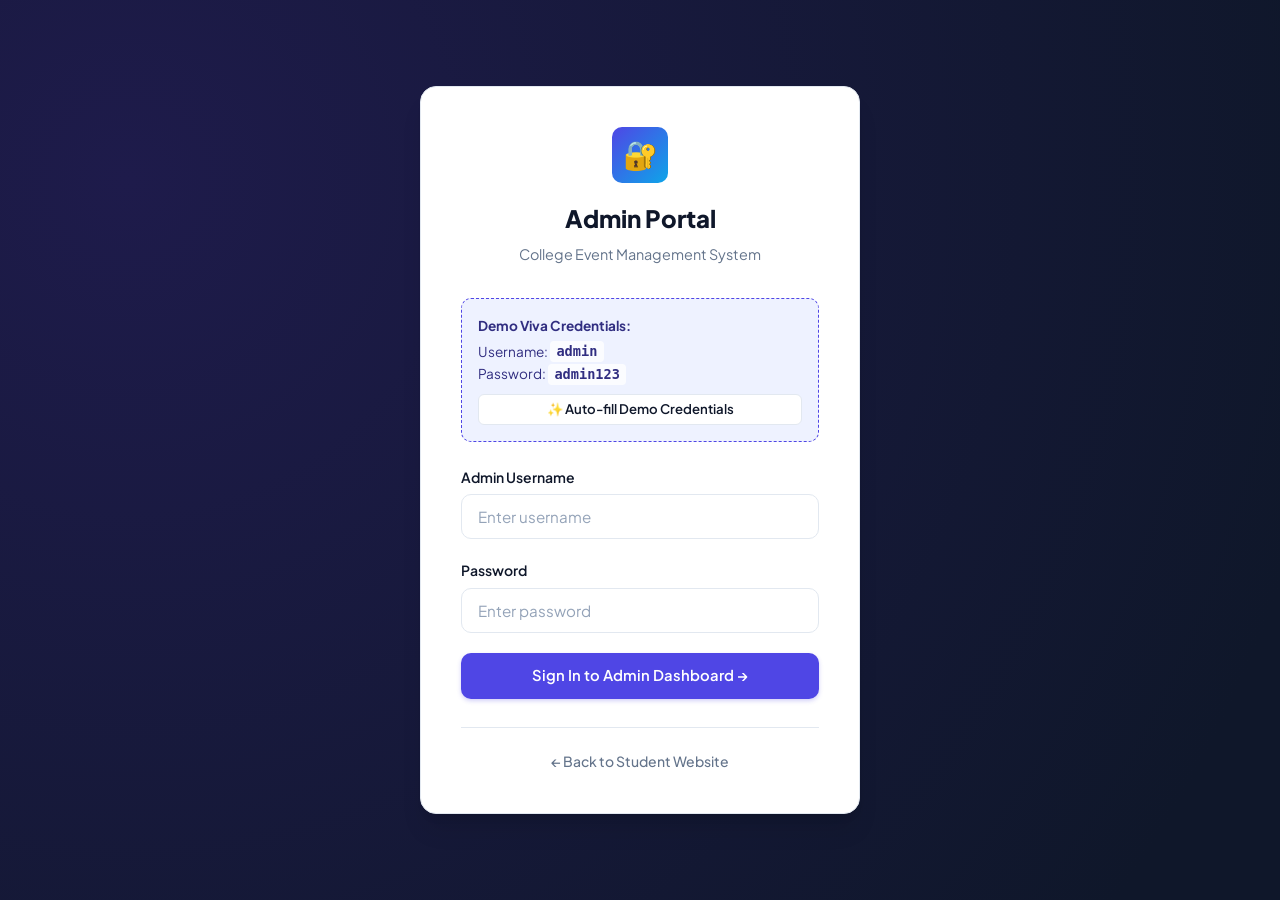
==== admin-login.html @ d4ee1911 "Initial Commit" ====
<!DOCTYPE html>
<html lang="en">
<head>
  <meta charset="UTF-8">
  <meta name="viewport" content="width=device-width, initial-scale=1.0">
  <title>Admin Portal Login - CEMS</title>
  <meta name="description" content="Administrative login portal for college event managers and committee members.">
  <!-- Fonts -->
  <link rel="preconnect" href="https://fonts.googleapis.com">
  <link rel="preconnect" href="https://fonts.gstatic.com" crossorigin>
  <link href="https://fonts.googleapis.com/css2?family=Plus+Jakarta+Sans:wght@400;500;600;700;800&display=swap" rel="stylesheet">
  <!-- Stylesheets -->
  <link rel="stylesheet" href="css/style.css">
  <link rel="stylesheet" href="css/admin.css">
</head>
<body class="admin-login-body">

  <div class="admin-login-wrapper">
    <div class="admin-login-card">

      <div class="admin-login-header">
        <div class="admin-logo-badge">🔐</div>
        <h1 class="admin-login-title">Admin Portal</h1>
        <p class="admin-login-subtitle">College Event Management System</p>
      </div>

      <!-- Demo Credentials Helper Callout -->
      <div class="demo-credentials-box">
        <strong>Demo Viva Credentials:</strong>
        <div>Username: <code>admin</code></div>
        <div>Password: <code>admin123</code></div>
        <button 
          type="button" 
          onclick="document.getElementById('admin-username').value='admin'; document.getElementById('admin-password').value='admin123';"
          class="btn btn-secondary btn-sm"
          style="margin-top: 0.5rem; width: 100%;"
        >
          ✨ Auto-fill Demo Credentials
        </button>
      </div>

      <!-- Login Form -->
      <form id="admin-login-form">
        <div class="form-group">
          <label for="admin-username" class="form-label">Admin Username</label>
          <input 
            type="text" 
            id="admin-username" 
            class="form-control" 
            placeholder="Enter username" 
            required 
            autocomplete="username"
          >
        </div>

        <div class="form-group">
          <label for="admin-password" class="form-label">Password</label>
          <input 
            type="password" 
            id="admin-password" 
            class="form-control" 
            placeholder="Enter password" 
            required 
            autocomplete="current-password"
          >
        </div>

        <div class="form-error" id="admin-login-error" style="margin-bottom: 1rem;"></div>

        <button type="submit" class="btn btn-primary" style="width: 100%; padding: 0.8rem;">
          Sign In to Admin Dashboard →
        </button>
      </form>

      <div style="text-align: center; margin-top: 1.75rem; padding-top: 1.25rem; border-top: 1px solid var(--border-color);">
        <a href="index.html" style="font-size: 0.875rem; color: var(--text-muted); font-weight: 500;">
          ← Back to Student Website
        </a>
      </div>

    </div>
  </div>

  <!-- Scripts -->
  <script src="js/storage.js"></script>
  <script src="js/main.js"></script>
  <script src="js/admin.js"></script>
</body>
</html>
---- css/style.css ----
/**
 * COLLEGE EVENT MANAGEMENT SYSTEM (CEMS)
 * style.css - Global Stylesheet, CSS Variables, Layout, and Component System
 */

/* ==========================================================================
   CSS Variables & Design Tokens
   ========================================================================== */
:root {
  /* Brand Colors */
  --primary: #4f46e5;         /* Indigo 600 */
  --primary-hover: #4338ca;   /* Indigo 700 */
  --primary-light: #eef2ff;   /* Indigo 50 */
  --primary-dark: #312e81;    /* Indigo 900 */
  --secondary: #0ea5e9;       /* Sky 500 */
  --accent: #f59e0b;          /* Amber 500 */

  /* Semantic Colors */
  --success: #10b981;         /* Emerald 500 */
  --success-bg: #ecfdf5;
  --danger: #ef4444;          /* Red 500 */
  --danger-bg: #fef2f2;
  --warning: #f59e0b;
  --warning-bg: #fffbeb;
  --info: #3b82f6;
  --info-bg: #eff6ff;

  /* Neutral Shades */
  --bg-page: #f8fafc;         /* Slate 50 */
  --bg-surface: #ffffff;
  --bg-subtle: #f1f5f9;       /* Slate 100 */
  --border-color: #e2e8f0;    /* Slate 200 */
  --border-focus: #818cf8;

  --text-main: #0f172a;       /* Slate 900 */
  --text-muted: #64748b;      /* Slate 500 */
  --text-light: #94a3b8;      /* Slate 400 */
  --text-inverse: #ffffff;

  /* Typography */
  --font-family: 'Plus Jakarta Sans', system-ui, -apple-system, BlinkMacSystemFont, 'Segoe UI', Roboto, Oxygen, Ubuntu, Cantarell, sans-serif;
  --font-mono: ui-monospace, SFMono-Regular, Menlo, Monaco, Consolas, monospace;

  /* Shadows */
  --shadow-xs: 0 1px 2px 0 rgba(0, 0, 0, 0.05);
  --shadow-sm: 0 1px 3px 0 rgba(0, 0, 0, 0.1), 0 1px 2px -1px rgba(0, 0, 0, 0.1);
  --shadow-md: 0 4px 6px -1px rgba(0, 0, 0, 0.1), 0 2px 4px -2px rgba(0, 0, 0, 0.1);
  --shadow-lg: 0 10px 15px -3px rgba(0, 0, 0, 0.1), 0 4px 6px -4px rgba(0, 0, 0, 0.1);
  --shadow-xl: 0 20px 25px -5px rgba(0, 0, 0, 0.1), 0 8px 10px -6px rgba(0, 0, 0, 0.1);

  /* Radii */
  --radius-sm: 6px;
  --radius-md: 10px;
  --radius-lg: 16px;
  --radius-full: 9999px;

  /* Transitions */
  --transition-fast: 150ms ease;
  --transition-normal: 250ms ease;
}

/* ==========================================================================
   CSS Reset & Base Styles
   ========================================================================== */
*, *::before, *::after {
  box-sizing: border-box;
  margin: 0;
  padding: 0;
}

html {
  scroll-behavior: smooth;
  font-size: 16px;
}

body {
  font-family: var(--font-family);
  background-color: var(--bg-page);
  color: var(--text-main);
  line-height: 1.6;
  min-height: 100vh;
  display: flex;
  flex-direction: column;
  -webkit-font-smoothing: antialiased;
}

a {
  color: inherit;
  text-decoration: none;
  transition: color var(--transition-fast);
}

img {
  max-width: 100%;
  display: block;
  height: auto;
}

button, input, select, textarea {
  font-family: inherit;
  font-size: inherit;
}

/* ==========================================================================
   Layout Containers & Grid
   ========================================================================== */
.container {
  width: 100%;
  max-width: 1200px;
  margin-left: auto;
  margin-right: auto;
  padding-left: 1.5rem;
  padding-right: 1.5rem;
}

.main-content {
  flex: 1 0 auto;
}

/* ==========================================================================
   Navigation Bar
   ========================================================================== */
.navbar {
  background-color: var(--bg-surface);
  border-bottom: 1px solid var(--border-color);
  position: sticky;
  top: 0;
  z-index: 100;
  backdrop-filter: blur(8px);
  background-color: rgba(255, 255, 255, 0.95);
  box-shadow: var(--shadow-xs);
}

.nav-container {
  display: flex;
  align-items: center;
  justify-content: space-between;
  height: 4.25rem;
}

.nav-brand {
  display: flex;
  align-items: center;
  gap: 0.75rem;
  font-weight: 700;
  font-size: 1.25rem;
  color: var(--primary-dark);
}

.nav-brand .brand-badge {
  display: inline-flex;
  align-items: center;
  justify-content: center;
  width: 2.25rem;
  height: 2.25rem;
  background: linear-gradient(135deg, var(--primary), var(--secondary));
  color: white;
  border-radius: var(--radius-md);
  font-size: 1.1rem;
}

.nav-brand span.brand-text {
  letter-spacing: -0.025em;
}

.nav-brand span.highlight {
  color: var(--primary);
}

.nav-links {
  display: flex;
  align-items: center;
  list-style: none;
  gap: 1.5rem;
}

.nav-link {
  font-weight: 500;
  font-size: 0.95rem;
  color: var(--text-muted);
  padding: 0.5rem 0.75rem;
  border-radius: var(--radius-sm);
  transition: all var(--transition-fast);
}

.nav-link:hover {
  color: var(--primary);
  background-color: var(--primary-light);
}

.nav-link.active {
  color: var(--primary);
  background-color: var(--primary-light);
  font-weight: 600;
}

.nav-actions {
  display: flex;
  align-items: center;
  gap: 0.75rem;
}

.nav-toggle {
  display: none;
  background: none;
  border: 1px solid var(--border-color);
  padding: 0.5rem;
  border-radius: var(--radius-sm);
  cursor: pointer;
  color: var(--text-main);
  font-size: 1.25rem;
}

/* ==========================================================================
   Buttons
   ========================================================================== */
.btn {
  display: inline-flex;
  align-items: center;
  justify-content: center;
  gap: 0.5rem;
  padding: 0.65rem 1.25rem;
  font-size: 0.925rem;
  font-weight: 600;
  border-radius: var(--radius-md);
  border: 1px solid transparent;
  cursor: pointer;
  transition: all var(--transition-fast);
  text-align: center;
  line-height: 1.2;
}

.btn:active {
  transform: translateY(1px);
}

.btn-primary {
  background-color: var(--primary);
  color: white;
  box-shadow: 0 2px 4px rgba(79, 70, 229, 0.25);
}

.btn-primary:hover {
  background-color: var(--primary-hover);
  box-shadow: 0 4px 10px rgba(79, 70, 229, 0.35);
}

.btn-secondary {
  background-color: var(--bg-surface);
  color: var(--text-main);
  border-color: var(--border-color);
}

.btn-secondary:hover {
  background-color: var(--bg-subtle);
  border-color: #cbd5e1;
}

.btn-outline-primary {
  background-color: transparent;
  color: var(--primary);
  border-color: var(--primary);
}

.btn-outline-primary:hover {
  background-color: var(--primary-light);
}

.btn-danger {
  background-color: var(--danger);
  color: white;
}

.btn-danger:hover {
  background-color: #dc2626;
}

.btn-sm {
  padding: 0.4rem 0.8rem;
  font-size: 0.825rem;
  border-radius: var(--radius-sm);
}

.btn-lg {
  padding: 0.85rem 1.75rem;
  font-size: 1.05rem;
  border-radius: var(--radius-lg);
}

.btn:disabled {
  opacity: 0.6;
  cursor: not-allowed;
  pointer-events: none;
}

/* ==========================================================================
   Badges & Tags
   ========================================================================== */
.badge {
  display: inline-flex;
  align-items: center;
  gap: 0.35rem;
  padding: 0.25rem 0.65rem;
  font-size: 0.75rem;
  font-weight: 600;
  border-radius: var(--radius-full);
  text-transform: uppercase;
  letter-spacing: 0.04em;
}

.badge-tech {
  background-color: #e0e7ff;
  color: #3730a3;
}

.badge-cultural {
  background-color: #fce7f3;
  color: #9d174d;
}

.badge-sports {
  background-color: #dcfce7;
  color: #166534;
}

.badge-workshop {
  background-color: #fef3c7;
  color: #92400e;
}

.badge-general {
  background-color: #f1f5f9;
  color: #475569;
}

.badge-success {
  background-color: var(--success-bg);
  color: #065f46;
}

.badge-danger {
  background-color: var(--danger-bg);
  color: #991b1b;
}

.badge-past {
  background-color: #e2e8f0;
  color: #64748b;
}

/* ==========================================================================
   Hero Section
   ========================================================================== */
.hero {
  position: relative;
  background: linear-gradient(135deg, #1e1b4b 0%, #312e81 50%, #4338ca 100%);
  color: white;
  padding: 5rem 0 4rem 0;
  overflow: hidden;
}

.hero::after {
  content: '';
  position: absolute;
  top: 0;
  right: 0;
  bottom: 0;
  left: 0;
  background-image: radial-gradient(circle at 20% 30%, rgba(255, 255, 255, 0.08) 0%, transparent 50%),
                    radial-gradient(circle at 80% 80%, rgba(14, 165, 233, 0.15) 0%, transparent 40%);
  pointer-events: none;
}

.hero-content {
  position: relative;
  z-index: 2;
  max-width: 800px;
  margin: 0 auto;
  text-align: center;
}

.hero-chip {
  display: inline-flex;
  align-items: center;
  gap: 0.5rem;
  background-color: rgba(255, 255, 255, 0.12);
  border: 1px solid rgba(255, 255, 255, 0.2);
  color: #e0e7ff;
  padding: 0.4rem 1rem;
  border-radius: var(--radius-full);
  font-size: 0.85rem;
  font-weight: 500;
  margin-bottom: 1.5rem;
}

.hero-title {
  font-size: 3rem;
  font-weight: 800;
  line-height: 1.15;
  letter-spacing: -0.03em;
  margin-bottom: 1.25rem;
}

.hero-title .gradient-text {
  background: linear-gradient(135deg, #38bdf8 0%, #818cf8 100%);
  -webkit-background-clip: text;
  -webkit-text-fill-color: transparent;
}

.hero-subtitle {
  font-size: 1.2rem;
  color: #c7d2fe;
  line-height: 1.6;
  margin-bottom: 2.25rem;
  max-width: 650px;
  margin-left: auto;
  margin-right: auto;
}

.hero-buttons {
  display: flex;
  align-items: center;
  justify-content: center;
  gap: 1rem;
  flex-wrap: wrap;
}

.hero-stats {
  display: grid;
  grid-template-columns: repeat(3, 1fr);
  gap: 1.5rem;
  margin-top: 3.5rem;
  padding-top: 2.5rem;
  border-top: 1px solid rgba(255, 255, 255, 0.15);
}

.hero-stat-card {
  text-align: center;
}

.hero-stat-number {
  font-size: 2.25rem;
  font-weight: 800;
  color: #ffffff;
  line-height: 1;
}

.hero-stat-label {
  font-size: 0.875rem;
  color: #a5b4fc;
  margin-top: 0.4rem;
  font-weight: 500;
}

/* ==========================================================================
   Section Headings
   ========================================================================== */
.section {
  padding: 4.5rem 0;
}

.section-alt {
  background-color: #f1f5f9;
}

.section-header {
  text-align: center;
  max-width: 650px;
  margin: 0 auto 3rem auto;
}

.section-tag {
  color: var(--primary);
  font-weight: 700;
  font-size: 0.85rem;
  text-transform: uppercase;
  letter-spacing: 0.08em;
  margin-bottom: 0.5rem;
  display: block;
}

.section-title {
  font-size: 2.25rem;
  font-weight: 800;
  color: var(--text-main);
  letter-spacing: -0.02em;
  line-height: 1.2;
}

.section-subtitle {
  color: var(--text-muted);
  font-size: 1.05rem;
  margin-top: 0.75rem;
}

/* ==========================================================================
   Event Cards Grid
   ========================================================================== */
.event-grid {
  display: grid;
  grid-template-columns: repeat(auto-fill, minmax(340px, 1fr));
  gap: 2rem;
}

.event-card {
  background-color: var(--bg-surface);
  border-radius: var(--radius-lg);
  border: 1px solid var(--border-color);
  overflow: hidden;
  box-shadow: var(--shadow-sm);
  display: flex;
  flex-direction: column;
  transition: all var(--transition-normal);
  position: relative;
}

.event-card:hover {
  transform: translateY(-4px);
  box-shadow: var(--shadow-xl);
  border-color: #cbd5e1;
}

.event-card-image-wrapper {
  position: relative;
  width: 100%;
  height: 200px;
  overflow: hidden;
  background-color: var(--bg-subtle);
}

.event-card-img {
  width: 100%;
  height: 100%;
  object-fit: cover;
  transition: transform var(--transition-normal);
}

.event-card:hover .event-card-img {
  transform: scale(1.05);
}

.event-card-category {
  position: absolute;
  top: 1rem;
  left: 1rem;
  z-index: 2;
  box-shadow: var(--shadow-sm);
}

.event-card-status-badge {
  position: absolute;
  top: 1rem;
  right: 1rem;
  z-index: 2;
  box-shadow: var(--shadow-sm);
}

.event-card-body {
  padding: 1.5rem;
  display: flex;
  flex-direction: column;
  flex: 1;
}

.event-card-date-strip {
  display: flex;
  align-items: center;
  gap: 0.5rem;
  color: var(--primary);
  font-size: 0.85rem;
  font-weight: 600;
  margin-bottom: 0.6rem;
}

.event-card-title {
  font-size: 1.25rem;
  font-weight: 700;
  color: var(--text-main);
  line-height: 1.35;
  margin-bottom: 0.6rem;
}

.event-card-title a:hover {
  color: var(--primary);
}

.event-card-desc {
  color: var(--text-muted);
  font-size: 0.925rem;
  line-height: 1.55;
  margin-bottom: 1.25rem;
  display: -webkit-box;
  -webkit-line-clamp: 2;
  -webkit-box-orient: vertical;
  overflow: hidden;
}

.event-card-meta {
  display: flex;
  flex-direction: column;
  gap: 0.4rem;
  padding-top: 1rem;
  border-top: 1px solid var(--border-color);
  margin-top: auto;
  font-size: 0.85rem;
  color: var(--text-muted);
}

.event-card-meta-item {
  display: flex;
  align-items: center;
  gap: 0.5rem;
}

.event-card-capacity-bar {
  margin-top: 0.75rem;
  background-color: var(--bg-subtle);
  height: 6px;
  border-radius: var(--radius-full);
  overflow: hidden;
}

.event-card-capacity-fill {
  height: 100%;
  background: linear-gradient(90deg, var(--secondary), var(--primary));
  border-radius: var(--radius-full);
  transition: width 0.4s ease;
}

.event-card-footer {
  padding: 1rem 1.5rem 1.5rem 1.5rem;
  display: flex;
  align-items: center;
  gap: 0.75rem;
}

.event-card-footer .btn {
  flex: 1;
}

/* ==========================================================================
   Features Section ("Why CEMS?")
   ========================================================================== */
.features-grid {
  display: grid;
  grid-template-columns: repeat(auto-fit, minmax(260px, 1fr));
  gap: 2rem;
}

.feature-box {
  background-color: var(--bg-surface);
  border: 1px solid var(--border-color);
  border-radius: var(--radius-lg);
  padding: 2rem 1.75rem;
  transition: all var(--transition-normal);
}

.feature-box:hover {
  transform: translateY(-4px);
  box-shadow: var(--shadow-lg);
  border-color: #cbd5e1;
}

.feature-icon-wrapper {
  width: 3.25rem;
  height: 3.25rem;
  border-radius: var(--radius-md);
  background-color: var(--primary-light);
  color: var(--primary);
  display: flex;
  align-items: center;
  justify-content: center;
  font-size: 1.5rem;
  margin-bottom: 1.25rem;
}

.feature-title {
  font-size: 1.2rem;
  font-weight: 700;
  margin-bottom: 0.5rem;
  color: var(--text-main);
}

.feature-desc {
  font-size: 0.925rem;
  color: var(--text-muted);
  line-height: 1.6;
}

/* ==========================================================================
   Steps Section ("How It Works")
   ========================================================================== */
.steps-grid {
  display: grid;
  grid-template-columns: repeat(auto-fit, minmax(280px, 1fr));
  gap: 2rem;
  counter-reset: step-counter;
}

.step-card {
  position: relative;
  background-color: var(--bg-surface);
  border: 1px solid var(--border-color);
  border-radius: var(--radius-lg);
  padding: 2.25rem 2rem;
  box-shadow: var(--shadow-sm);
}

.step-number {
  display: inline-flex;
  align-items: center;
  justify-content: center;
  width: 2.5rem;
  height: 2.5rem;
  border-radius: var(--radius-full);
  background: var(--primary);
  color: white;
  font-weight: 800;
  font-size: 1.1rem;
  margin-bottom: 1.25rem;
}

.step-title {
  font-size: 1.2rem;
  font-weight: 700;
  margin-bottom: 0.5rem;
}

.step-desc {
  color: var(--text-muted);
  font-size: 0.925rem;
}

/* ==========================================================================
   Forms & Inputs
   ========================================================================== */
.form-group {
  margin-bottom: 1.25rem;
}

.form-label {
  display: block;
  font-size: 0.875rem;
  font-weight: 600;
  color: var(--text-main);
  margin-bottom: 0.4rem;
}

.form-label .required {
  color: var(--danger);
}

.form-control {
  width: 100%;
  padding: 0.75rem 1rem;
  font-size: 0.95rem;
  border: 1px solid var(--border-color);
  border-radius: var(--radius-md);
  background-color: var(--bg-surface);
  color: var(--text-main);
  transition: all var(--transition-fast);
  outline: none;
}

.form-control:focus {
  border-color: var(--primary);
  box-shadow: 0 0 0 3px rgba(79, 70, 229, 0.15);
}

.form-control::placeholder {
  color: var(--text-light);
}

.form-error {
  color: var(--danger);
  font-size: 0.825rem;
  margin-top: 0.35rem;
  display: none;
}

.form-error.visible {
  display: block;
}

.form-hint {
  font-size: 0.8rem;
  color: var(--text-muted);
  margin-top: 0.35rem;
}

/* ==========================================================================
   Toast Notification System
   ========================================================================== */
.toast-container {
  position: fixed;
  bottom: 1.5rem;
  right: 1.5rem;
  z-index: 9999;
  display: flex;
  flex-direction: column;
  gap: 0.75rem;
  max-width: 380px;
  width: 100%;
  pointer-events: none;
}

.toast {
  pointer-events: auto;
  background-color: var(--bg-surface);
  border-radius: var(--radius-md);
  padding: 1rem 1.25rem;
  box-shadow: var(--shadow-xl);
  border-left: 4px solid var(--primary);
  display: flex;
  align-items: flex-start;
  gap: 0.75rem;
  color: var(--text-main);
  font-size: 0.925rem;
  animation: slideInRight 0.3s ease forwards;
  transition: opacity 0.3s ease, transform 0.3s ease;
}

.toast.toast-success {
  border-left-color: var(--success);
}

.toast.toast-error {
  border-left-color: var(--danger);
}

.toast.toast-warning {
  border-left-color: var(--warning);
}

.toast-icon {
  font-size: 1.25rem;
  flex-shrink: 0;
  margin-top: 2px;
}

.toast-body {
  flex: 1;
}

.toast-title {
  font-weight: 700;
  font-size: 0.95rem;
  margin-bottom: 0.2rem;
}

.toast-message {
  color: var(--text-muted);
  font-size: 0.875rem;
}

@keyframes slideInRight {
  from {
    transform: translateX(100%);
    opacity: 0;
  }
  to {
    transform: translateX(0);
    opacity: 1;
  }
}

/* ==========================================================================
   Modal Dialogs
   ========================================================================== */
.modal-overlay {
  position: fixed;
  inset: 0;
  background-color: rgba(15, 23, 42, 0.6);
  backdrop-filter: blur(4px);
  z-index: 1000;
  display: flex;
  align-items: center;
  justify-content: center;
  padding: 1.5rem;
  opacity: 0;
  visibility: hidden;
  transition: all var(--transition-normal);
}

.modal-overlay.active {
  opacity: 1;
  visibility: visible;
}

.modal-card {
  background-color: var(--bg-surface);
  border-radius: var(--radius-lg);
  max-width: 550px;
  width: 100%;
  max-height: 90vh;
  overflow-y: auto;
  box-shadow: var(--shadow-xl);
  transform: translateY(20px) scale(0.97);
  transition: all var(--transition-normal);
  border: 1px solid var(--border-color);
}

.modal-overlay.active .modal-card {
  transform: translateY(0) scale(1);
}

.modal-header {
  padding: 1.25rem 1.5rem;
  border-bottom: 1px solid var(--border-color);
  display: flex;
  align-items: center;
  justify-content: space-between;
}

.modal-title {
  font-size: 1.25rem;
  font-weight: 700;
}

.modal-close {
  background: none;
  border: none;
  font-size: 1.5rem;
  color: var(--text-muted);
  cursor: pointer;
  line-height: 1;
}

.modal-close:hover {
  color: var(--danger);
}

.modal-body {
  padding: 1.5rem;
}

.modal-footer {
  padding: 1rem 1.5rem;
  border-top: 1px solid var(--border-color);
  display: flex;
  align-items: center;
  justify-content: flex-end;
  gap: 0.75rem;
  background-color: var(--bg-subtle);
}

/* ==========================================================================
   Footer
   ========================================================================== */
.footer {
  background-color: #0f172a;
  color: #94a3b8;
  padding: 4rem 0 2rem 0;
  margin-top: auto;
  border-top: 1px solid #1e293b;
}

.footer-grid {
  display: grid;
  grid-template-columns: 2fr 1fr 1fr;
  gap: 3rem;
  margin-bottom: 3rem;
}

.footer-brand {
  max-width: 360px;
}

.footer-brand .nav-brand {
  color: #ffffff;
  margin-bottom: 1rem;
}

.footer-text {
  font-size: 0.925rem;
  line-height: 1.6;
}

.footer-col-title {
  color: #ffffff;
  font-size: 1rem;
  font-weight: 700;
  margin-bottom: 1.25rem;
}

.footer-links {
  list-style: none;
  display: flex;
  flex-direction: column;
  gap: 0.65rem;
}

.footer-link {
  font-size: 0.9rem;
  transition: color var(--transition-fast);
}

.footer-link:hover {
  color: #ffffff;
}

.footer-bottom {
  padding-top: 2rem;
  border-top: 1px solid #1e293b;
  display: flex;
  align-items: center;
  justify-content: space-between;
  font-size: 0.85rem;
}

.viva-callout-pill {
  display: inline-flex;
  align-items: center;
  gap: 0.4rem;
  background-color: #1e293b;
  color: #38bdf8;
  padding: 0.25rem 0.75rem;
  border-radius: var(--radius-full);
  font-size: 0.8rem;
  font-weight: 500;
}

/* ==========================================================================
   Responsive Styles
   ========================================================================== */
@media (max-width: 900px) {
  .footer-grid {
    grid-template-columns: 1fr;
    gap: 2rem;
  }
}

@media (max-width: 768px) {
  .hero-title {
    font-size: 2.25rem;
  }

  .hero-stats {
    grid-template-columns: 1fr;
    gap: 1.25rem;
  }

  .nav-toggle {
    display: block;
  }

  .nav-links {
    position: absolute;
    top: 4.25rem;
    left: 0;
    right: 0;
    background-color: var(--bg-surface);
    border-bottom: 1px solid var(--border-color);
    flex-direction: column;
    padding: 1.25rem 1.5rem;
    gap: 0.75rem;
    display: none;
    box-shadow: var(--shadow-lg);
  }

  .nav-links.active {
    display: flex;
  }

  .footer-bottom {
    flex-direction: column;
    gap: 1rem;
    text-align: center;
  }
}
---- css/admin.css ----
/**
 * COLLEGE EVENT MANAGEMENT SYSTEM (CEMS)
 * admin.css - Admin Login & Admin Dashboard Stylesheet
 */

/* ==========================================================================
   Admin Login Screen
   ========================================================================== */
.admin-login-body {
  min-height: 100vh;
  display: flex;
  align-items: center;
  justify-content: center;
  background: radial-gradient(circle at 10% 20%, #1e1b4b 0%, #0f172a 90%);
  padding: 1.5rem;
}

.admin-login-wrapper {
  max-width: 440px;
  width: 100%;
}

.admin-login-card {
  background-color: var(--bg-surface);
  border-radius: var(--radius-lg);
  padding: 2.5rem;
  box-shadow: var(--shadow-xl);
  border: 1px solid var(--border-color);
}

.admin-login-header {
  text-align: center;
  margin-bottom: 2rem;
}

.admin-logo-badge {
  display: inline-flex;
  align-items: center;
  justify-content: center;
  width: 3.5rem;
  height: 3.5rem;
  background: linear-gradient(135deg, var(--primary), var(--secondary));
  color: white;
  border-radius: var(--radius-md);
  font-size: 1.75rem;
  margin-bottom: 1rem;
}

.admin-login-title {
  font-size: 1.5rem;
  font-weight: 800;
  color: var(--text-main);
}

.admin-login-subtitle {
  color: var(--text-muted);
  font-size: 0.9rem;
  margin-top: 0.35rem;
}

.demo-credentials-box {
  background-color: var(--primary-light);
  border: 1px dashed var(--primary);
  border-radius: var(--radius-md);
  padding: 1rem;
  margin-bottom: 1.5rem;
  font-size: 0.85rem;
  color: var(--primary-dark);
}

.demo-credentials-box strong {
  display: block;
  margin-bottom: 0.25rem;
  font-weight: 700;
}

.demo-credentials-box code {
  background-color: rgba(255, 255, 255, 0.8);
  padding: 0.15rem 0.4rem;
  border-radius: 4px;
  font-family: var(--font-mono);
  font-weight: 600;
}

/* ==========================================================================
   Admin Dashboard Shell & Sidebar
   ========================================================================== */
.admin-layout {
  display: flex;
  min-height: 100vh;
  background-color: var(--bg-page);
}

.admin-sidebar {
  width: 260px;
  background-color: #0f172a;
  color: #94a3b8;
  display: flex;
  flex-direction: column;
  flex-shrink: 0;
  border-right: 1px solid #1e293b;
  position: sticky;
  top: 0;
  height: 100vh;
  z-index: 100;
}

.admin-sidebar-header {
  padding: 1.5rem;
  border-bottom: 1px solid #1e293b;
  display: flex;
  align-items: center;
  gap: 0.75rem;
}

.admin-sidebar-brand {
  font-size: 1.15rem;
  font-weight: 800;
  color: white;
}

.admin-nav {
  padding: 1.5rem 1rem;
  display: flex;
  flex-direction: column;
  gap: 0.35rem;
  flex: 1;
}

.admin-nav-item {
  display: flex;
  align-items: center;
  gap: 0.75rem;
  padding: 0.75rem 1rem;
  color: #94a3b8;
  border-radius: var(--radius-md);
  font-size: 0.925rem;
  font-weight: 500;
  cursor: pointer;
  transition: all var(--transition-fast);
}

.admin-nav-item:hover {
  background-color: #1e293b;
  color: white;
}

.admin-nav-item.active {
  background-color: var(--primary);
  color: white;
  font-weight: 600;
}

.admin-nav-icon {
  font-size: 1.2rem;
  width: 1.5rem;
  text-align: center;
}

.admin-sidebar-footer {
  padding: 1.25rem 1.5rem;
  border-top: 1px solid #1e293b;
  display: flex;
  align-items: center;
  justify-content: space-between;
}

.admin-user-info {
  display: flex;
  align-items: center;
  gap: 0.6rem;
}

.admin-avatar {
  width: 2rem;
  height: 2rem;
  border-radius: 50%;
  background-color: var(--primary);
  color: white;
  display: flex;
  align-items: center;
  justify-content: center;
  font-weight: 700;
  font-size: 0.85rem;
}

.admin-user-name {
  font-size: 0.85rem;
  font-weight: 600;
  color: white;
}

.admin-user-role {
  font-size: 0.75rem;
  color: #64748b;
}

/* ==========================================================================
   Admin Main Content Area
   ========================================================================== */
.admin-main {
  flex: 1;
  display: flex;
  flex-direction: column;
  min-width: 0;
  overflow-x: hidden;
}

.admin-topbar {
  background-color: var(--bg-surface);
  border-bottom: 1px solid var(--border-color);
  padding: 1rem 2rem;
  display: flex;
  align-items: center;
  justify-content: space-between;
  position: sticky;
  top: 0;
  z-index: 90;
}

.admin-page-title {
  font-size: 1.5rem;
  font-weight: 800;
  color: var(--text-main);
}

.admin-topbar-actions {
  display: flex;
  align-items: center;
  gap: 1rem;
}

.admin-container {
  padding: 2rem;
  flex: 1;
}

/* Stats Cards */
.admin-stats-grid {
  display: grid;
  grid-template-columns: repeat(auto-fit, minmax(220px, 1fr));
  gap: 1.5rem;
  margin-bottom: 2rem;
}

.admin-stat-card {
  background-color: var(--bg-surface);
  border-radius: var(--radius-lg);
  border: 1px solid var(--border-color);
  padding: 1.5rem;
  box-shadow: var(--shadow-sm);
  display: flex;
  align-items: center;
  gap: 1.25rem;
}

.admin-stat-icon {
  width: 3.25rem;
  height: 3.25rem;
  border-radius: var(--radius-md);
  display: flex;
  align-items: center;
  justify-content: center;
  font-size: 1.5rem;
  flex-shrink: 0;
}

.icon-blue {
  background-color: var(--info-bg);
  color: var(--info);
}

.icon-green {
  background-color: var(--success-bg);
  color: var(--success);
}

.icon-purple {
  background-color: var(--primary-light);
  color: var(--primary);
}

.icon-amber {
  background-color: var(--warning-bg);
  color: var(--warning);
}

.admin-stat-data h4 {
  font-size: 0.85rem;
  color: var(--text-muted);
  font-weight: 600;
  text-transform: uppercase;
  letter-spacing: 0.04em;
}

.admin-stat-data .stat-number {
  font-size: 1.85rem;
  font-weight: 800;
  color: var(--text-main);
  line-height: 1.2;
  margin-top: 0.25rem;
}

/* ==========================================================================
   Admin Content Panels
   ========================================================================== */
.admin-panel {
  display: none;
}

.admin-panel.active {
  display: block;
}

.admin-card {
  background-color: var(--bg-surface);
  border-radius: var(--radius-lg);
  border: 1px solid var(--border-color);
  box-shadow: var(--shadow-sm);
  overflow: hidden;
  margin-bottom: 2rem;
}

.admin-card-header {
  padding: 1.25rem 1.75rem;
  border-bottom: 1px solid var(--border-color);
  display: flex;
  align-items: center;
  justify-content: space-between;
  gap: 1rem;
  flex-wrap: wrap;
}

.admin-card-title {
  font-size: 1.15rem;
  font-weight: 700;
  color: var(--text-main);
}

.admin-table-container {
  overflow-x: auto;
}

.admin-table {
  width: 100%;
  border-collapse: collapse;
  text-align: left;
  font-size: 0.9rem;
}

.admin-table th {
  background-color: var(--bg-subtle);
  padding: 0.85rem 1.25rem;
  font-weight: 600;
  color: var(--text-muted);
  font-size: 0.8rem;
  text-transform: uppercase;
  letter-spacing: 0.05em;
  border-bottom: 1px solid var(--border-color);
}

.admin-table td {
  padding: 1rem 1.25rem;
  border-bottom: 1px solid var(--border-color);
  color: var(--text-main);
  vertical-align: middle;
}

.admin-table tr:hover td {
  background-color: #f8fafc;
}

.table-event-preview {
  display: flex;
  align-items: center;
  gap: 0.85rem;
}

.table-event-thumb {
  width: 44px;
  height: 44px;
  border-radius: var(--radius-sm);
  object-fit: cover;
  flex-shrink: 0;
}

.table-actions {
  display: flex;
  align-items: center;
  gap: 0.5rem;
}

/* Admin Responsive Menu */
.admin-menu-toggle {
  display: none;
  background: none;
  border: 1px solid var(--border-color);
  padding: 0.5rem;
  border-radius: var(--radius-sm);
  cursor: pointer;
  font-size: 1.25rem;
}

@media (max-width: 900px) {
  .admin-sidebar {
    position: fixed;
    left: -260px;
    transition: left var(--transition-normal);
  }

  .admin-sidebar.open {
    left: 0;
  }

  .admin-menu-toggle {
    display: block;
  }
}
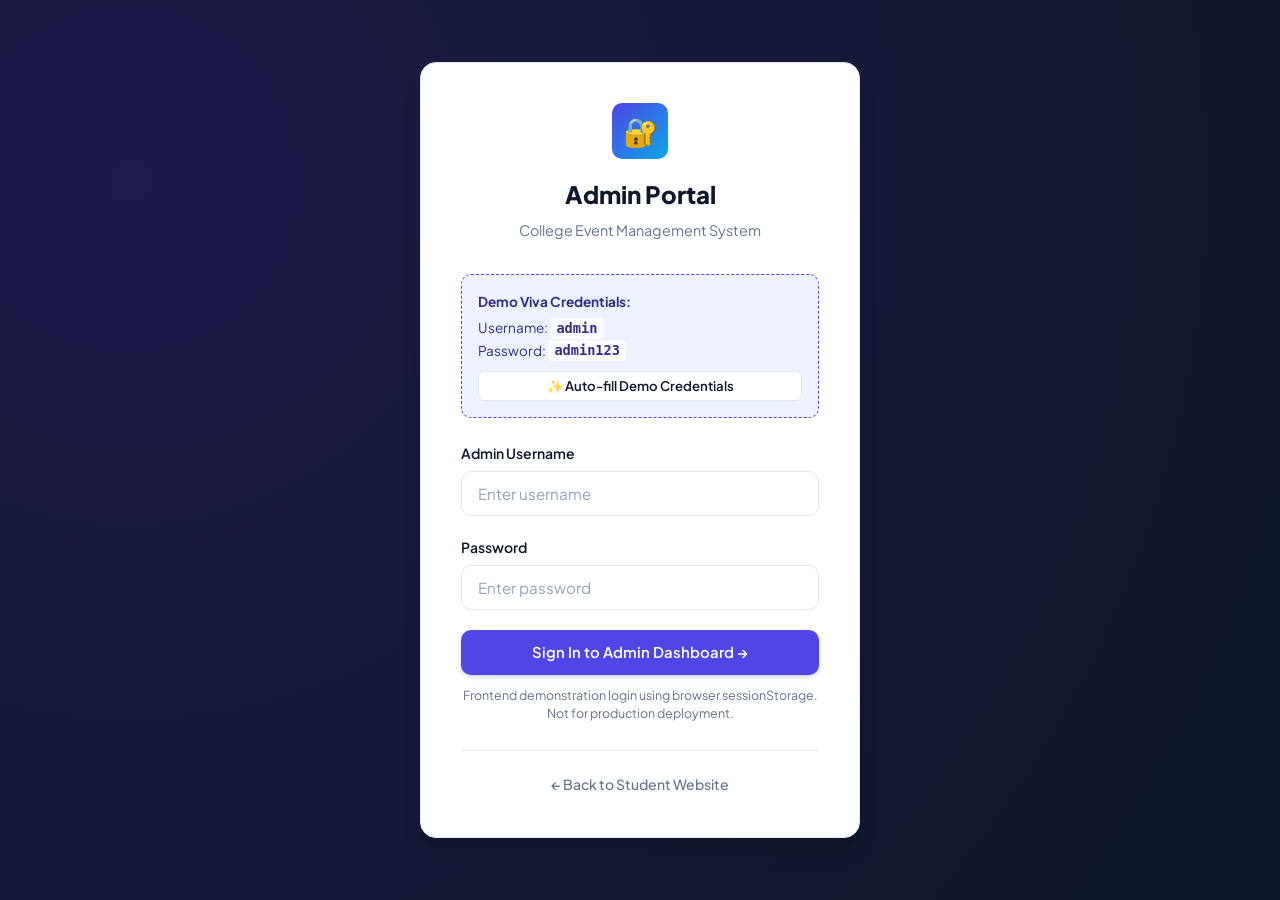
==== commit a76e7502: "Fix bugs and improve CEMS project" ====
--- a/admin-login.html
+++ b/admin-login.html
@@ -70,6 +70,10 @@
         <button type="submit" class="btn btn-primary" style="width: 100%; padding: 0.8rem;">
           Sign In to Admin Dashboard →
         </button>
+
+        <p style="font-size: 0.78rem; color: var(--text-muted); margin-top: 0.75rem; text-align: center; line-height: 1.4;">
+          Frontend demonstration login using browser sessionStorage. Not for production deployment.
+        </p>
       </form>
 
       <div style="text-align: center; margin-top: 1.75rem; padding-top: 1.25rem; border-top: 1px solid var(--border-color);">
--- a/css/style.css
+++ b/css/style.css
@@ -498,7 +498,7 @@
    ========================================================================== */
 .event-grid {
   display: grid;
-  grid-template-columns: repeat(auto-fill, minmax(340px, 1fr));
+  grid-template-columns: repeat(auto-fill, minmax(min(100%, 320px), 1fr));
   gap: 2rem;
 }
 
@@ -800,7 +800,7 @@
   flex-direction: column;
   gap: 0.75rem;
   max-width: 380px;
-  width: 100%;
+  width: calc(100% - 3rem);
   pointer-events: none;
 }
 
@@ -891,13 +891,14 @@
   background-color: var(--bg-surface);
   border-radius: var(--radius-lg);
   max-width: 550px;
-  width: 100%;
+  width: calc(100% - 2rem);
   max-height: 90vh;
   overflow-y: auto;
   box-shadow: var(--shadow-xl);
   transform: translateY(20px) scale(0.97);
   transition: all var(--transition-normal);
   border: 1px solid var(--border-color);
+  margin: 1rem auto;
 }
 
 .modal-overlay.active .modal-card {
@@ -1056,6 +1057,7 @@
     gap: 0.75rem;
     display: none;
     box-shadow: var(--shadow-lg);
+    z-index: 999;
   }
 
   .nav-links.active {
@@ -1068,3 +1070,9 @@
     text-align: center;
   }
 }
+
+@media (max-width: 500px) {
+  .form-row-2col {
+    grid-template-columns: 1fr !important;
+  }
+}
--- a/css/admin.css
+++ b/css/admin.css
@@ -343,6 +343,7 @@
 
 .admin-table {
   width: 100%;
+  min-width: 680px;
   border-collapse: collapse;
   text-align: left;
   font-size: 0.9rem;
@@ -401,10 +402,28 @@
   font-size: 1.25rem;
 }
 
+.admin-sidebar-close {
+  display: none;
+  background: none;
+  border: none;
+  color: #94a3b8;
+  font-size: 1.4rem;
+  cursor: pointer;
+  line-height: 1;
+  margin-left: auto;
+  padding: 0.25rem 0.5rem;
+}
+
+.admin-sidebar-close:hover {
+  color: white;
+}
+
 @media (max-width: 900px) {
   .admin-sidebar {
     position: fixed;
     left: -260px;
+    z-index: 1000;
+    box-shadow: var(--shadow-xl);
     transition: left var(--transition-normal);
   }
 
@@ -415,4 +434,39 @@
   .admin-menu-toggle {
     display: block;
   }
-}
+
+  .admin-sidebar-close {
+    display: block;
+  }
+
+  .admin-topbar {
+    padding: 1rem 1.25rem;
+  }
+
+  .admin-container {
+    padding: 1.25rem;
+  }
+}
+
+@media (max-width: 600px) {
+  .admin-topbar {
+    flex-direction: column;
+    align-items: flex-start;
+    gap: 0.75rem;
+  }
+
+  .admin-topbar-actions {
+    width: 100%;
+    justify-content: space-between;
+  }
+
+  .admin-stats-grid {
+    grid-template-columns: 1fr;
+    gap: 1rem;
+  }
+
+  .admin-card-header {
+    flex-direction: column;
+    align-items: flex-start;
+  }
+}
